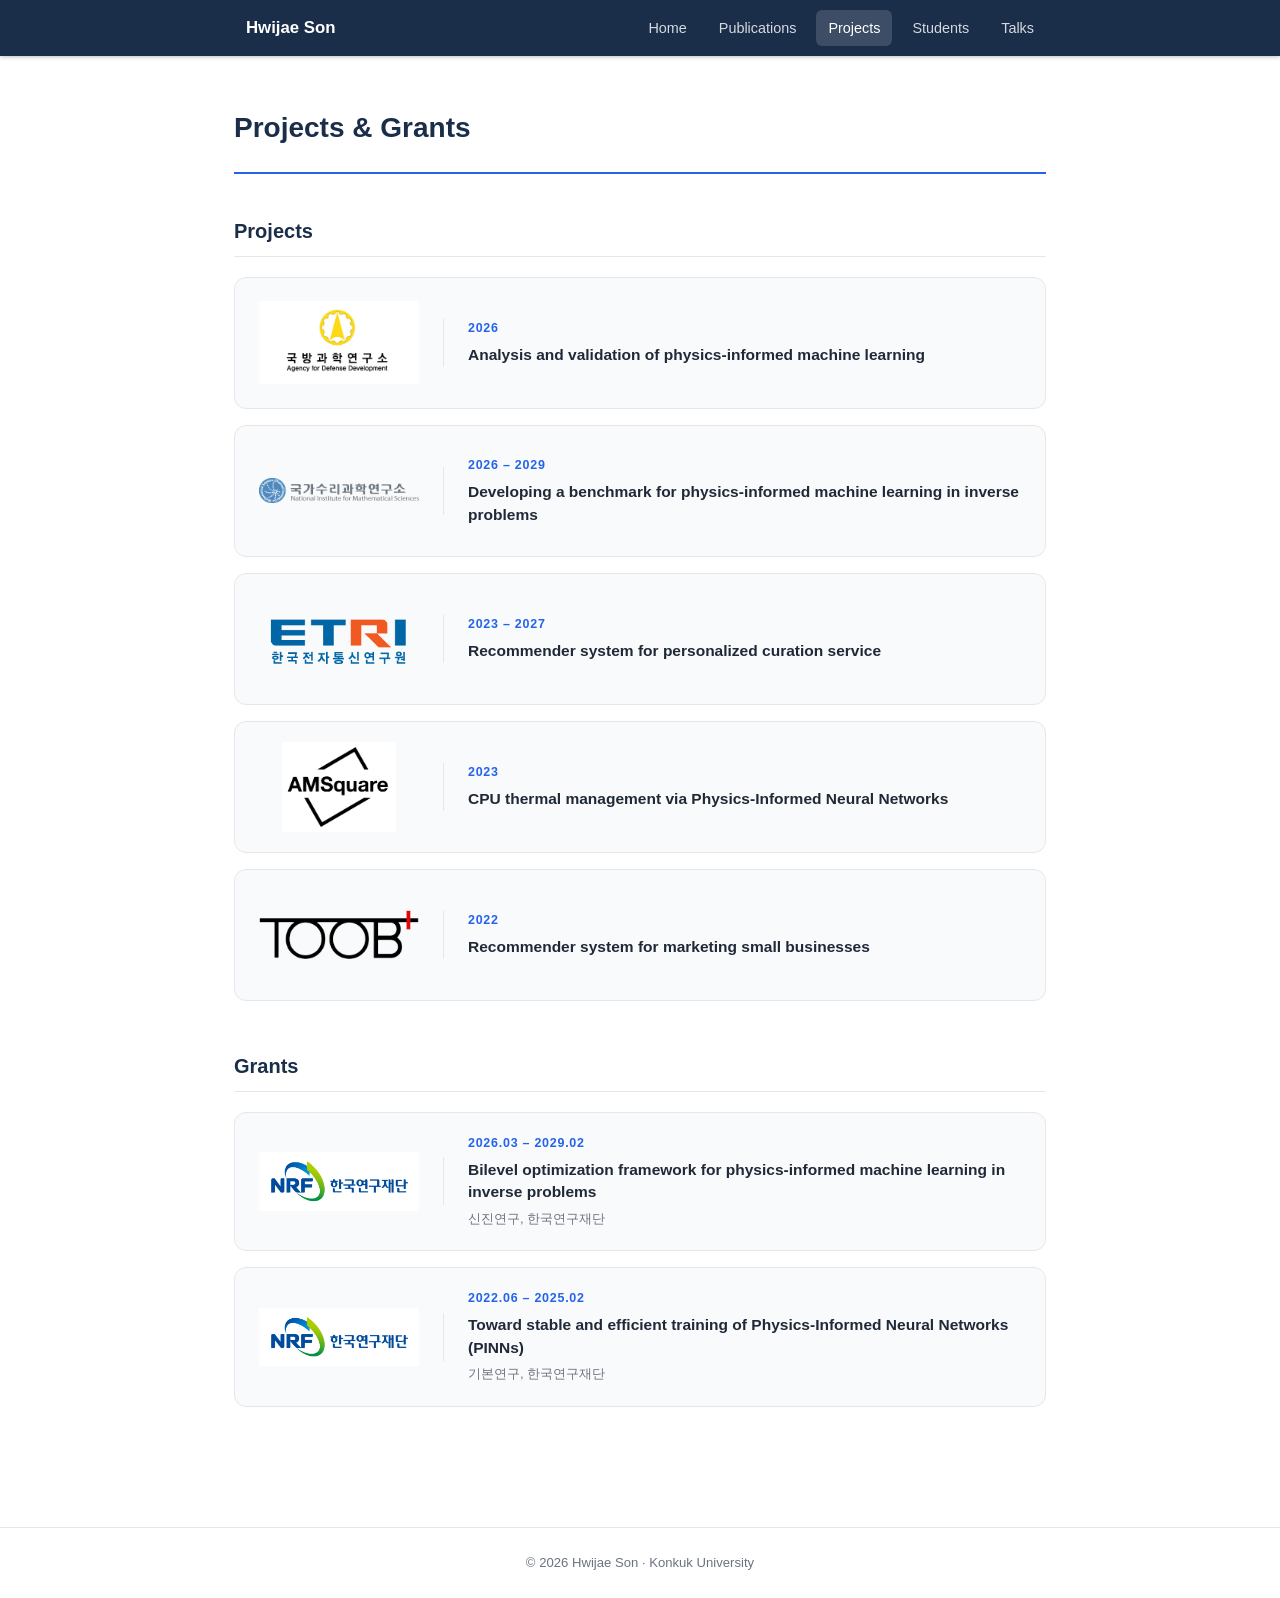
==== projects/index.html @ 8787257d "Add files via upload" ====
<!DOCTYPE html>
<html lang="en">
<head>
  <meta charset="UTF-8" />
  <meta name="viewport" content="width=device-width, initial-scale=1.0" />
  <title>Projects &amp; Grants – Hwijae Son</title>
  <link rel="stylesheet" href="../style.css" />
  <style>
    /* ── Project cards with logo ── */
    .project-list { display: flex; flex-direction: column; gap: 16px; margin-bottom: 40px; }

    .project-card {
      display: flex;
      align-items: center;
      gap: 24px;
      background: var(--bg-alt);
      border: 1px solid var(--border);
      border-radius: 12px;
      padding: 20px 24px;
      transition: box-shadow .15s;
    }

    .project-card:hover { box-shadow: 0 2px 12px rgba(0,0,0,.07); }

    .project-logo {
      flex-shrink: 0;
      width: 160px;
      height: 90px;
      display: flex;
      align-items: center;
      justify-content: center;
    }

    .project-logo img {
      max-width: 100%;
      max-height: 90px;
      object-fit: contain;
    }

    .project-divider {
      width: 1px;
      height: 48px;
      background: var(--border);
      flex-shrink: 0;
    }

    .project-info { flex: 1; }

    .project-year {
      font-size: 0.78rem;
      font-weight: 700;
      color: var(--accent);
      text-transform: uppercase;
      letter-spacing: .06em;
      margin-bottom: 5px;
    }

    .project-title {
      font-size: 0.97rem;
      font-weight: 600;
      color: var(--text);
      line-height: 1.45;
    }

    /* ── Grants ── */
    .grant-list { list-style: none; }
    .grant-list li {
      padding: 14px 0;
      border-bottom: 1px solid var(--border);
      font-size: 0.93rem;
      line-height: 1.55;
    }
    .grant-list li:last-child { border-bottom: none; }
    .grant-period { font-weight: 700; color: var(--navy); }
    .grant-org { color: var(--muted); font-size: 0.85rem; margin-top: 2px; }

    @media (max-width: 560px) {
      .project-card { flex-direction: column; align-items: flex-start; gap: 14px; }
      .project-divider { width: 48px; height: 1px; }
      .project-logo { width: 90px; height: 48px; }
    }
  </style>
</head>
<body>

<nav>
  <div class="nav-inner">
    <a class="nav-brand" href="/">Hwijae Son</a>
    <a href="/">Home</a>
    <a href="/publications/">Publications</a>
    <a href="/projects/" class="active">Projects</a>
    <a href="/students/">Students</a>
    <a href="/talks/">Talks</a>
  </div>
</nav>

<main>
  <div class="page-header">
    <h1>Projects &amp; Grants</h1>
  </div>

  <div class="section" style="margin-top: 0;">
    <h2>Projects</h2>
  </div>

  <div class="project-list">

    <!-- ADD -->
    <div class="project-card">
      <div class="project-logo">
        <img src="../images/add.jpg" alt="Agency for Defense Development" />
      </div>
      <div class="project-divider"></div>
      <div class="project-info">
        <div class="project-year">2026</div>
        <div class="project-title">Analysis and validation of physics-informed machine learning</div>
      </div>
    </div>

    <!-- NIMS -->
    <div class="project-card">
      <div class="project-logo">
        <img src="../images/nims.png" alt="National Institute for Mathematical Sciences" />
      </div>
      <div class="project-divider"></div>
      <div class="project-info">
        <div class="project-year">2026 – 2029</div>
        <div class="project-title">Developing a benchmark for physics-informed machine learning in inverse problems</div>
      </div>
    </div>

    <!-- ETRI -->
    <div class="project-card">
      <div class="project-logo">
        <img src="../images/etri.png" alt="ETRI" />
      </div>
      <div class="project-divider"></div>
      <div class="project-info">
        <div class="project-year">2023 – 2027</div>
        <div class="project-title">Recommender system for personalized curation service</div>
      </div>
    </div>

    <!-- AMSquare -->
    <div class="project-card">
      <div class="project-logo">
        <img src="../images/amsquare.png" alt="AMSquare" />
      </div>
      <div class="project-divider"></div>
      <div class="project-info">
        <div class="project-year">2023</div>
        <div class="project-title">CPU thermal management via Physics-Informed Neural Networks</div>
      </div>
    </div>

    <!-- TOOB -->
    <div class="project-card">
      <div class="project-logo">
        <img src="../images/toobplus.png" alt="TOOB" />
      </div>
      <div class="project-divider"></div>
      <div class="project-info">
        <div class="project-year">2022</div>
        <div class="project-title">Recommender system for marketing small businesses</div>
      </div>
    </div>

  </div>

  <div class="section">
    <h2>Grants</h2>
  </div>

  <div class="project-list">

    <!-- NRF grant 1 -->
    <div class="project-card">
      <div class="project-logo">
        <img src="../images/nrf.png" alt="한국연구재단 NRF" />
      </div>
      <div class="project-divider"></div>
      <div class="project-info">
        <div class="project-year">2026.03 – 2029.02</div>
        <div class="project-title">Bilevel optimization framework for physics-informed machine learning in inverse problems</div>
        <div style="font-size:0.82rem; color:var(--muted); margin-top:4px;">신진연구, 한국연구재단</div>
      </div>
    </div>

    <!-- NRF grant 2 -->
    <div class="project-card">
      <div class="project-logo">
        <img src="../images/nrf.png" alt="한국연구재단 NRF" />
      </div>
      <div class="project-divider"></div>
      <div class="project-info">
        <div class="project-year">2022.06 – 2025.02</div>
        <div class="project-title">Toward stable and efficient training of Physics-Informed Neural Networks (PINNs)</div>
        <div style="font-size:0.82rem; color:var(--muted); margin-top:4px;">기본연구, 한국연구재단</div>
      </div>
    </div>

  </div>

</main>

<footer>
  &copy; 2026 Hwijae Son · Konkuk University
</footer>

</body>
</html>
---- style.css ----
/* =====================
   Hwijae Son – Academic Homepage
   ===================== */

*, *::before, *::after {
  box-sizing: border-box;
  margin: 0;
  padding: 0;
}

:root {
  --navy: #1a2e4a;
  --accent: #2563eb;
  --accent-light: #dbeafe;
  --text: #1f2937;
  --muted: #6b7280;
  --border: #e5e7eb;
  --bg: #ffffff;
  --bg-alt: #f9fafb;
  --max-w: 860px;
  --font-sans: -apple-system, BlinkMacSystemFont, "Segoe UI", Roboto, sans-serif;
}

html { scroll-behavior: smooth; }

body {
  font-family: var(--font-sans);
  font-size: 16px;
  line-height: 1.7;
  color: var(--text);
  background: var(--bg);
}

/* ── Navigation ── */
nav {
  position: sticky;
  top: 0;
  z-index: 100;
  background: var(--navy);
  box-shadow: 0 1px 4px rgba(0,0,0,.25);
}

nav .nav-inner {
  max-width: var(--max-w);
  margin: 0 auto;
  padding: 0 24px;
  display: flex;
  align-items: center;
  gap: 8px;
  height: 56px;
}

nav .nav-brand {
  color: #fff;
  font-weight: 700;
  font-size: 1.05rem;
  text-decoration: none;
  margin-right: auto;
  white-space: nowrap;
}

nav a {
  color: rgba(255,255,255,.82);
  text-decoration: none;
  font-size: 0.9rem;
  padding: 6px 12px;
  border-radius: 6px;
  transition: background .15s, color .15s;
}

nav a:hover,
nav a.active {
  background: rgba(255,255,255,.15);
  color: #fff;
}

/* ── Main Layout ── */
main {
  max-width: var(--max-w);
  margin: 0 auto;
  padding: 48px 24px 80px;
}

/* ── Page Header ── */
.page-header {
  margin-bottom: 40px;
  padding-bottom: 20px;
  border-bottom: 2px solid var(--accent);
}

.page-header h1 {
  font-size: 1.75rem;
  font-weight: 700;
  color: var(--navy);
}

/* ── Home Profile ── */
.profile {
  display: flex;
  gap: 32px;
  align-items: flex-start;
  margin-bottom: 40px;
}

.profile-avatar {
  width: 130px;
  height: 130px;
  border-radius: 50%;
  object-fit: cover;
  border: 3px solid var(--border);
  flex-shrink: 0;
  background: var(--bg-alt);
}

.profile-avatar-placeholder {
  width: 130px;
  height: 130px;
  border-radius: 50%;
  background: var(--accent-light);
  display: flex;
  align-items: center;
  justify-content: center;
  font-size: 2.5rem;
  font-weight: 700;
  color: var(--accent);
  flex-shrink: 0;
}

.profile-info h1 {
  font-size: 2rem;
  font-weight: 800;
  color: var(--navy);
  margin-bottom: 4px;
}

.profile-info .title {
  color: var(--muted);
  font-size: 0.95rem;
  margin-bottom: 12px;
}

.profile-info p {
  font-size: 0.95rem;
  line-height: 1.65;
  margin-bottom: 10px;
}

/* ── Contact Box ── */
.contact-box {
  background: var(--bg-alt);
  border: 1px solid var(--border);
  border-radius: 10px;
  padding: 20px 24px;
  margin-top: 32px;
}

.contact-box h2 {
  font-size: 1.1rem;
  font-weight: 700;
  color: var(--navy);
  margin-bottom: 12px;
}

.contact-box table {
  border-collapse: collapse;
  width: 100%;
}

.contact-box td {
  padding: 4px 0;
  font-size: 0.92rem;
  vertical-align: top;
}

.contact-box td:first-child {
  font-weight: 600;
  color: var(--muted);
  width: 90px;
  padding-right: 16px;
}

/* ── Section headings ── */
.section {
  margin-top: 48px;
}

.section h2 {
  font-size: 1.25rem;
  font-weight: 700;
  color: var(--navy);
  margin-bottom: 20px;
  padding-bottom: 8px;
  border-bottom: 1px solid var(--border);
}

/* ── Publications ── */
.pub-list {
  list-style: none;
}

.pub-list li {
  padding: 14px 0;
  border-bottom: 1px solid var(--border);
  font-size: 0.93rem;
  line-height: 1.6;
}

.pub-list li:last-child { border-bottom: none; }

.pub-num {
  font-weight: 700;
  color: var(--accent);
  margin-right: 6px;
}

.pub-badge {
  display: inline-block;
  font-size: 0.75rem;
  font-weight: 600;
  padding: 2px 8px;
  border-radius: 99px;
  margin-left: 6px;
  vertical-align: middle;
}

.badge-review {
  background: #fef3c7;
  color: #92400e;
}

.badge-conf {
  background: #dbeafe;
  color: #1e40af;
}

.badge-award {
  background: #d1fae5;
  color: #065f46;
}

.pub-venue {
  color: var(--muted);
  font-style: italic;
}

/* ── Talks ── */
.talk-list {
  list-style: none;
}

.talk-item {
  display: grid;
  grid-template-columns: 110px 1fr;
  gap: 12px;
  padding: 12px 0;
  border-bottom: 1px solid var(--border);
  font-size: 0.93rem;
}

.talk-item:last-child { border-bottom: none; }

.talk-date {
  color: var(--muted);
  font-size: 0.85rem;
  padding-top: 2px;
}

.talk-title { font-weight: 600; color: var(--navy); }
.talk-venue { color: var(--muted); font-size: 0.88rem; }

/* ── Projects ── */
.project-grid {
  display: grid;
  grid-template-columns: 1fr 1fr;
  gap: 16px;
  margin-bottom: 32px;
}

.project-card {
  background: var(--bg-alt);
  border: 1px solid var(--border);
  border-radius: 10px;
  padding: 18px 20px;
}

.project-card .year {
  font-size: 0.78rem;
  font-weight: 600;
  color: var(--accent);
  text-transform: uppercase;
  letter-spacing: .05em;
  margin-bottom: 6px;
}

.project-card p {
  font-size: 0.92rem;
  line-height: 1.5;
  color: var(--text);
}

.grant-list {
  list-style: none;
}

.grant-list li {
  padding: 12px 0;
  border-bottom: 1px solid var(--border);
  font-size: 0.93rem;
}

.grant-list li:last-child { border-bottom: none; }

/* ── Students ── */
.student-grid {
  display: grid;
  grid-template-columns: repeat(3, 1fr);
  gap: 20px;
  margin-bottom: 32px;
}

.student-card {
  text-align: center;
  padding: 20px 16px;
  background: var(--bg-alt);
  border: 1px solid var(--border);
  border-radius: 10px;
}

.student-avatar {
  width: 70px;
  height: 70px;
  border-radius: 50%;
  background: var(--accent-light);
  display: flex;
  align-items: center;
  justify-content: center;
  font-size: 1.6rem;
  font-weight: 700;
  color: var(--accent);
  margin: 0 auto 12px;
}

.student-name {
  font-weight: 700;
  font-size: 0.95rem;
  color: var(--navy);
  margin-bottom: 6px;
}

.student-notes {
  font-size: 0.82rem;
  color: var(--muted);
  line-height: 1.5;
}

.former-list {
  list-style: none;
}

.former-list li {
  padding: 10px 0;
  border-bottom: 1px solid var(--border);
  font-size: 0.92rem;
}

.former-list li:last-child { border-bottom: none; }

/* ── Links ── */
a {
  color: var(--accent);
  text-decoration: none;
}

a:hover { text-decoration: underline; }

/* ── Footer ── */
footer {
  text-align: center;
  padding: 24px;
  font-size: 0.82rem;
  color: var(--muted);
  border-top: 1px solid var(--border);
}

/* ── Filter Bar ── */
.filter-bar {
  background: var(--bg-alt);
  border: 1px solid var(--border);
  border-radius: 10px;
  padding: 14px 18px;
  margin-bottom: 28px;
  display: flex;
  flex-direction: column;
  gap: 10px;
}

.filter-group {
  display: flex;
  align-items: center;
  gap: 8px;
  flex-wrap: wrap;
}

.filter-label {
  font-size: 0.78rem;
  font-weight: 700;
  color: var(--muted);
  text-transform: uppercase;
  letter-spacing: .06em;
  width: 52px;
  flex-shrink: 0;
}

.filter-btn {
  border: 1px solid var(--border);
  background: var(--bg);
  color: var(--muted);
  font-size: 0.8rem;
  font-weight: 500;
  padding: 4px 12px;
  border-radius: 99px;
  cursor: pointer;
  transition: background .15s, color .15s, border-color .15s;
  font-family: inherit;
}

.filter-btn:hover {
  border-color: var(--accent);
  color: var(--accent);
}

.filter-btn.active {
  background: var(--accent);
  border-color: var(--accent);
  color: #fff;
}

/* ── Pub count badge ── */
.year-count {
  font-size: 0.78rem;
  font-weight: 500;
  color: var(--muted);
  background: var(--bg-alt);
  border: 1px solid var(--border);
  border-radius: 99px;
  padding: 1px 9px;
  margin-left: 8px;
}

/* ── Accordion Year Groups ── */
.year-group {
  margin-bottom: 4px;
  border: 1px solid var(--border);
  border-radius: 10px;
  overflow: hidden;
}

.year-toggle {
  width: 100%;
  display: flex;
  align-items: center;
  justify-content: space-between;
  padding: 12px 18px;
  background: var(--bg-alt);
  border: none;
  cursor: pointer;
  font-family: inherit;
  font-size: 1rem;
  font-weight: 700;
  color: var(--navy);
  text-align: left;
  transition: background .15s;
}

.year-toggle:hover { background: #eef2f9; }

.toggle-icon {
  font-size: 1.1rem;
  color: var(--muted);
  transition: transform .2s;
  flex-shrink: 0;
}

.year-group.open .toggle-icon { transform: rotate(180deg); }

.year-body {
  display: none;
  padding: 4px 0 8px;
}

.year-group.open .year-body { display: block; }

/* ── Pub item (inside accordion) ── */
.pub-item {
  display: flex;
  gap: 12px;
  padding: 12px 18px;
  border-bottom: 1px solid var(--border);
  font-size: 0.92rem;
  line-height: 1.6;
  align-items: flex-start;
}

.pub-item:last-child { border-bottom: none; }

.pub-item.hidden { display: none; }

.pub-item-num {
  font-weight: 700;
  color: var(--accent);
  flex-shrink: 0;
  min-width: 30px;
}

.pub-item-body { flex: 1; }

.pub-item-title { margin-bottom: 4px; }

.pub-item-meta {
  color: var(--muted);
  font-size: 0.85rem;
  font-style: italic;
  margin-bottom: 6px;
}

.pub-tags { display: flex; gap: 6px; flex-wrap: wrap; }

.tag {
  display: inline-block;
  font-size: 0.72rem;
  font-weight: 600;
  padding: 2px 8px;
  border-radius: 99px;
  letter-spacing: .02em;
}

.tag-journal    { background: #dbeafe; color: #1e40af; }
.tag-conference { background: #ede9fe; color: #5b21b6; }
.tag-preprint   { background: #fef3c7; color: #92400e; }
.tag-piml       { background: #d1fae5; color: #065f46; }
.tag-ds         { background: #fce7f3; color: #9d174d; }

.tag-award { background: #fef9c3; color: #713f12; }

/* ── Empty state ── */
.no-results {
  text-align: center;
  padding: 32px;
  color: var(--muted);
  font-size: 0.92rem;
  display: none;
}

/* ── Responsive ── */
@media (max-width: 640px) {
  .profile { flex-direction: column; align-items: center; text-align: center; }
  .project-grid { grid-template-columns: 1fr; }
  .student-grid { grid-template-columns: repeat(2, 1fr); }
  .talk-item { grid-template-columns: 1fr; gap: 4px; }
  nav .nav-inner { gap: 2px; }
  nav a { padding: 6px 8px; font-size: 0.82rem; }
}
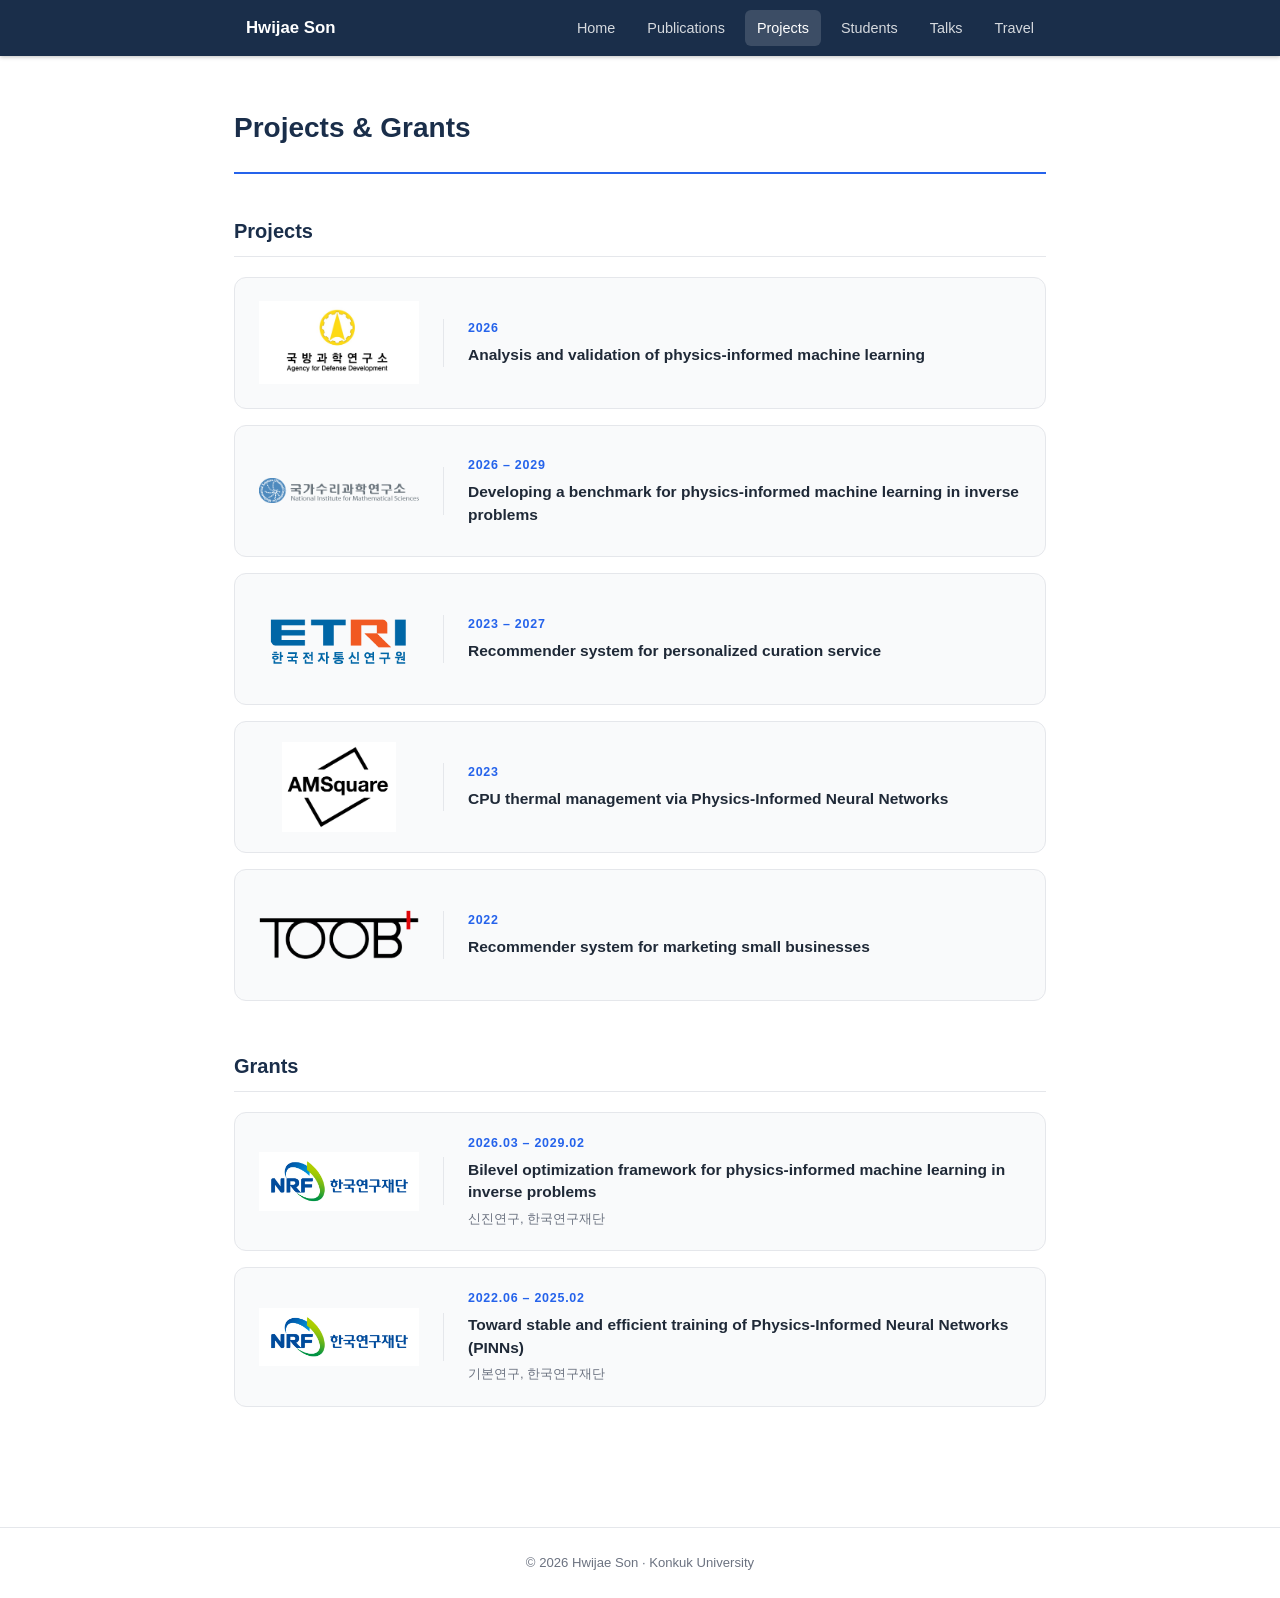
==== commit d03624ae: "Add files via upload" ====
--- a/projects/index.html
+++ b/projects/index.html
@@ -74,10 +74,10 @@
     .grant-period { font-weight: 700; color: var(--navy); }
     .grant-org { color: var(--muted); font-size: 0.85rem; margin-top: 2px; }
 
-    @media (max-width: 560px) {
-      .project-card { flex-direction: column; align-items: flex-start; gap: 14px; }
-      .project-divider { width: 48px; height: 1px; }
-      .project-logo { width: 90px; height: 48px; }
+    @media (max-width: 640px) {
+      .project-card { flex-wrap: wrap; gap: 12px; }
+      .project-divider { display: none; }
+      .project-logo { width: 80px; height: 48px; }
     }
   </style>
 </head>
@@ -91,6 +91,7 @@
     <a href="/projects/" class="active">Projects</a>
     <a href="/students/">Students</a>
     <a href="/talks/">Talks</a>
+    <a href="/travel/">Travel</a>
   </div>
 </nav>
 
--- a/style.css
+++ b/style.css
@@ -103,13 +103,12 @@
 }
 
 .profile-avatar {
-  width: 130px;
-  height: 130px;
-  border-radius: 50%;
+  width: 160px;
+  height: auto;
+  border-radius: 8px;
   object-fit: cover;
-  border: 3px solid var(--border);
+  border: 1px solid var(--border);
   flex-shrink: 0;
-  background: var(--bg-alt);
 }
 
 .profile-avatar-placeholder {
@@ -347,6 +346,16 @@
   margin-bottom: 6px;
 }
 
+.student-avatar-photo {
+  width: 140px;
+  height: 140px;
+  border-radius: 50%;
+  object-fit: cover;
+  margin: 0 auto 12px;
+  display: block;
+  border: 2px solid var(--border);
+}
+
 .student-notes {
   font-size: 0.82rem;
   color: var(--muted);
@@ -539,6 +548,14 @@
 .tag-preprint   { background: #fef3c7; color: #92400e; }
 .tag-piml       { background: #d1fae5; color: #065f46; }
 .tag-ds         { background: #fce7f3; color: #9d174d; }
+.tag-kw         { background: #f1f5f9; color: #334155; }
+.tag-kw-teal    { background: #ccfbf1; color: #0f766e; }
+.tag-kw-amber   { background: #fef3c7; color: #92400e; }
+.tag-kw-indigo  { background: #e0e7ff; color: #3730a3; }
+.tag-kw-violet  { background: #ede9fe; color: #6d28d9; }
+.tag-kw-rose    { background: #ffe4e6; color: #9f1239; }
+.tag-kw-sky     { background: #e0f2fe; color: #0369a1; }
+.tag-kw-lime    { background: #ecfccb; color: #3f6212; }
 
 .tag-award { background: #fef9c3; color: #713f12; }
 
@@ -553,10 +570,28 @@
 
 /* ── Responsive ── */
 @media (max-width: 640px) {
+  html, body { overflow-x: hidden; }
+
+  /* Nav: single scrollable row */
+  nav .nav-inner {
+    flex-wrap: nowrap;
+    overflow-x: auto;
+    -webkit-overflow-scrolling: touch;
+    scrollbar-width: none;
+    height: 48px;
+    padding: 0 12px;
+    gap: 2px;
+  }
+  nav .nav-inner::-webkit-scrollbar { display: none; }
+  nav .nav-brand { flex-shrink: 0; font-size: 0.88rem; margin-right: 4px; }
+  nav a { flex-shrink: 0; padding: 4px 8px; font-size: 0.75rem; white-space: nowrap; }
+
+  main { padding: 32px 16px 60px; }
+
   .profile { flex-direction: column; align-items: center; text-align: center; }
+  .profile-avatar { width: 130px; }
+
   .project-grid { grid-template-columns: 1fr; }
-  .student-grid { grid-template-columns: repeat(2, 1fr); }
+  .student-grid { grid-template-columns: 1fr; }
   .talk-item { grid-template-columns: 1fr; gap: 4px; }
-  nav .nav-inner { gap: 2px; }
-  nav a { padding: 6px 8px; font-size: 0.82rem; }
-}
+}
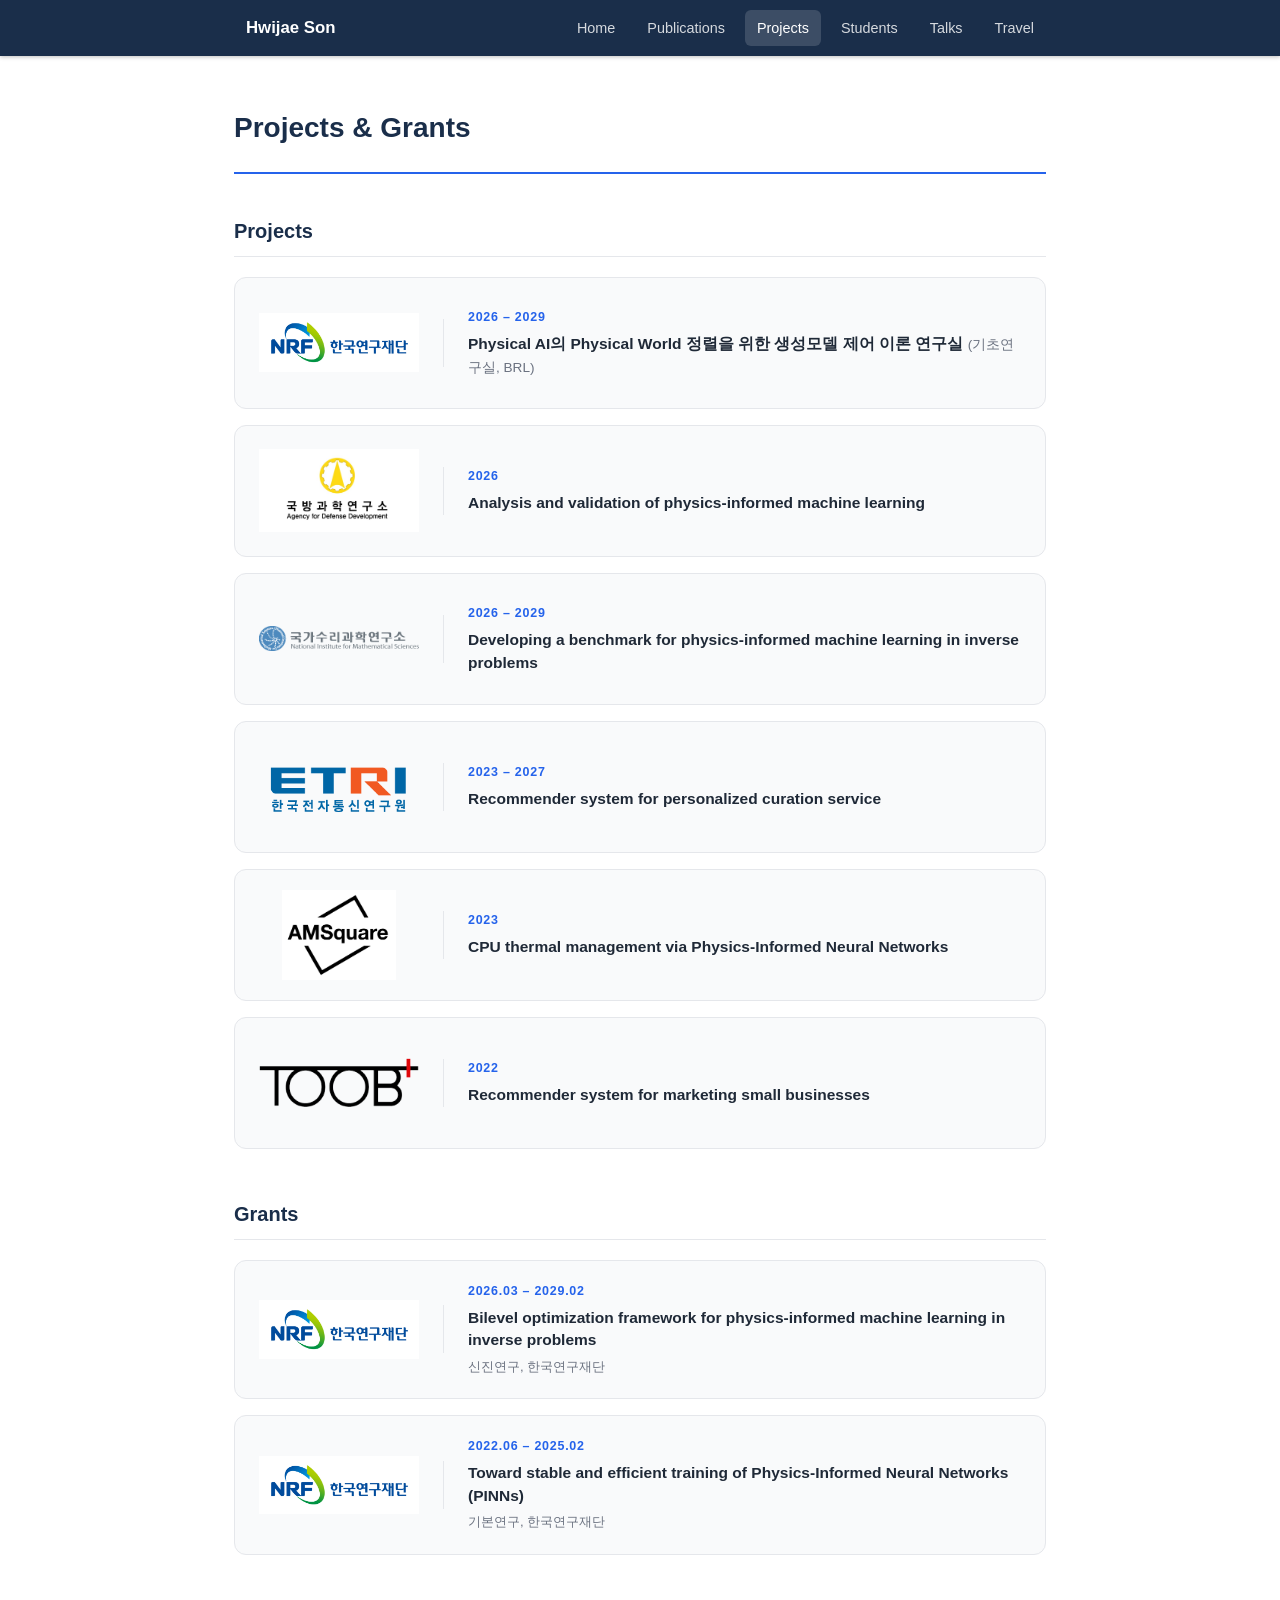
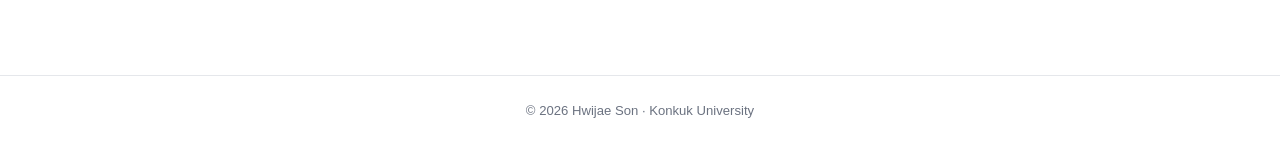
==== commit 611fe182: "Add files via upload" ====
--- a/projects/index.html
+++ b/projects/index.html
@@ -106,6 +106,18 @@
 
   <div class="project-list">
 
+    <!-- NRF BRL -->
+    <div class="project-card">
+      <div class="project-logo">
+        <img src="../images/nrf.png" alt="한국연구재단 NRF" />
+      </div>
+      <div class="project-divider"></div>
+      <div class="project-info">
+        <div class="project-year">2026 – 2029</div>
+        <div class="project-title">Physical AI의 Physical World 정렬을 위한 생성모델 제어 이론 연구실 <span style="font-weight:400; color:var(--muted); font-size:0.85rem;">(기초연구실, BRL)</span></div>
+      </div>
+    </div>
+
     <!-- ADD -->
     <div class="project-card">
       <div class="project-logo">
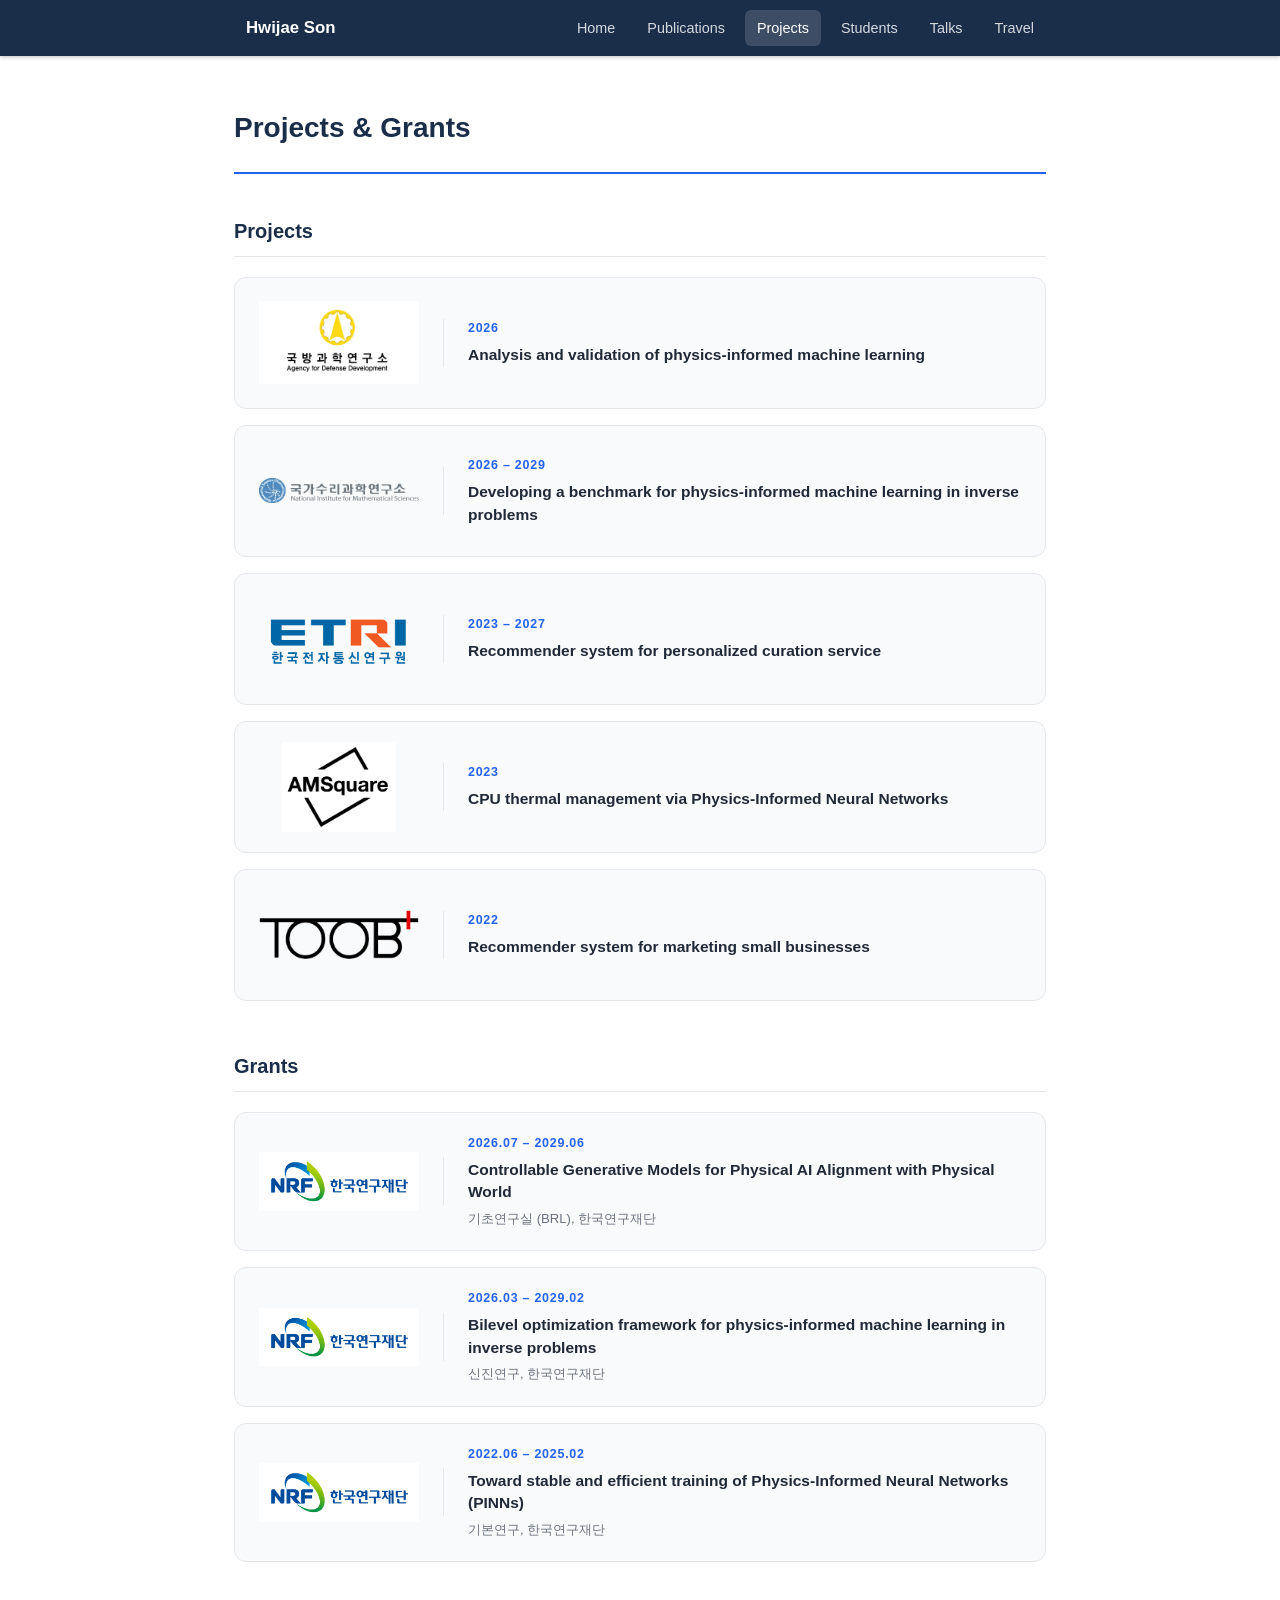
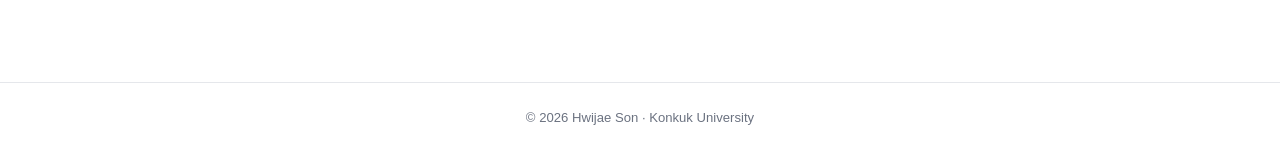
==== commit 9783ed2d: "Add files via upload" ====
--- a/projects/index.html
+++ b/projects/index.html
@@ -106,18 +106,6 @@
 
   <div class="project-list">
 
-    <!-- NRF BRL -->
-    <div class="project-card">
-      <div class="project-logo">
-        <img src="../images/nrf.png" alt="한국연구재단 NRF" />
-      </div>
-      <div class="project-divider"></div>
-      <div class="project-info">
-        <div class="project-year">2026 – 2029</div>
-        <div class="project-title">Physical AI의 Physical World 정렬을 위한 생성모델 제어 이론 연구실 <span style="font-weight:400; color:var(--muted); font-size:0.85rem;">(기초연구실, BRL)</span></div>
-      </div>
-    </div>
-
     <!-- ADD -->
     <div class="project-card">
       <div class="project-logo">
@@ -185,6 +173,19 @@
   </div>
 
   <div class="project-list">
+
+    <!-- NRF BRL -->
+    <div class="project-card">
+      <div class="project-logo">
+        <img src="../images/nrf.png" alt="한국연구재단 NRF" />
+      </div>
+      <div class="project-divider"></div>
+      <div class="project-info">
+        <div class="project-year">2026.07 – 2029.06</div>
+        <div class="project-title">Controllable Generative Models for Physical AI Alignment with Physical World</div>
+        <div style="font-size:0.82rem; color:var(--muted); margin-top:4px;">기초연구실 (BRL), 한국연구재단</div>
+      </div>
+    </div>
 
     <!-- NRF grant 1 -->
     <div class="project-card">
